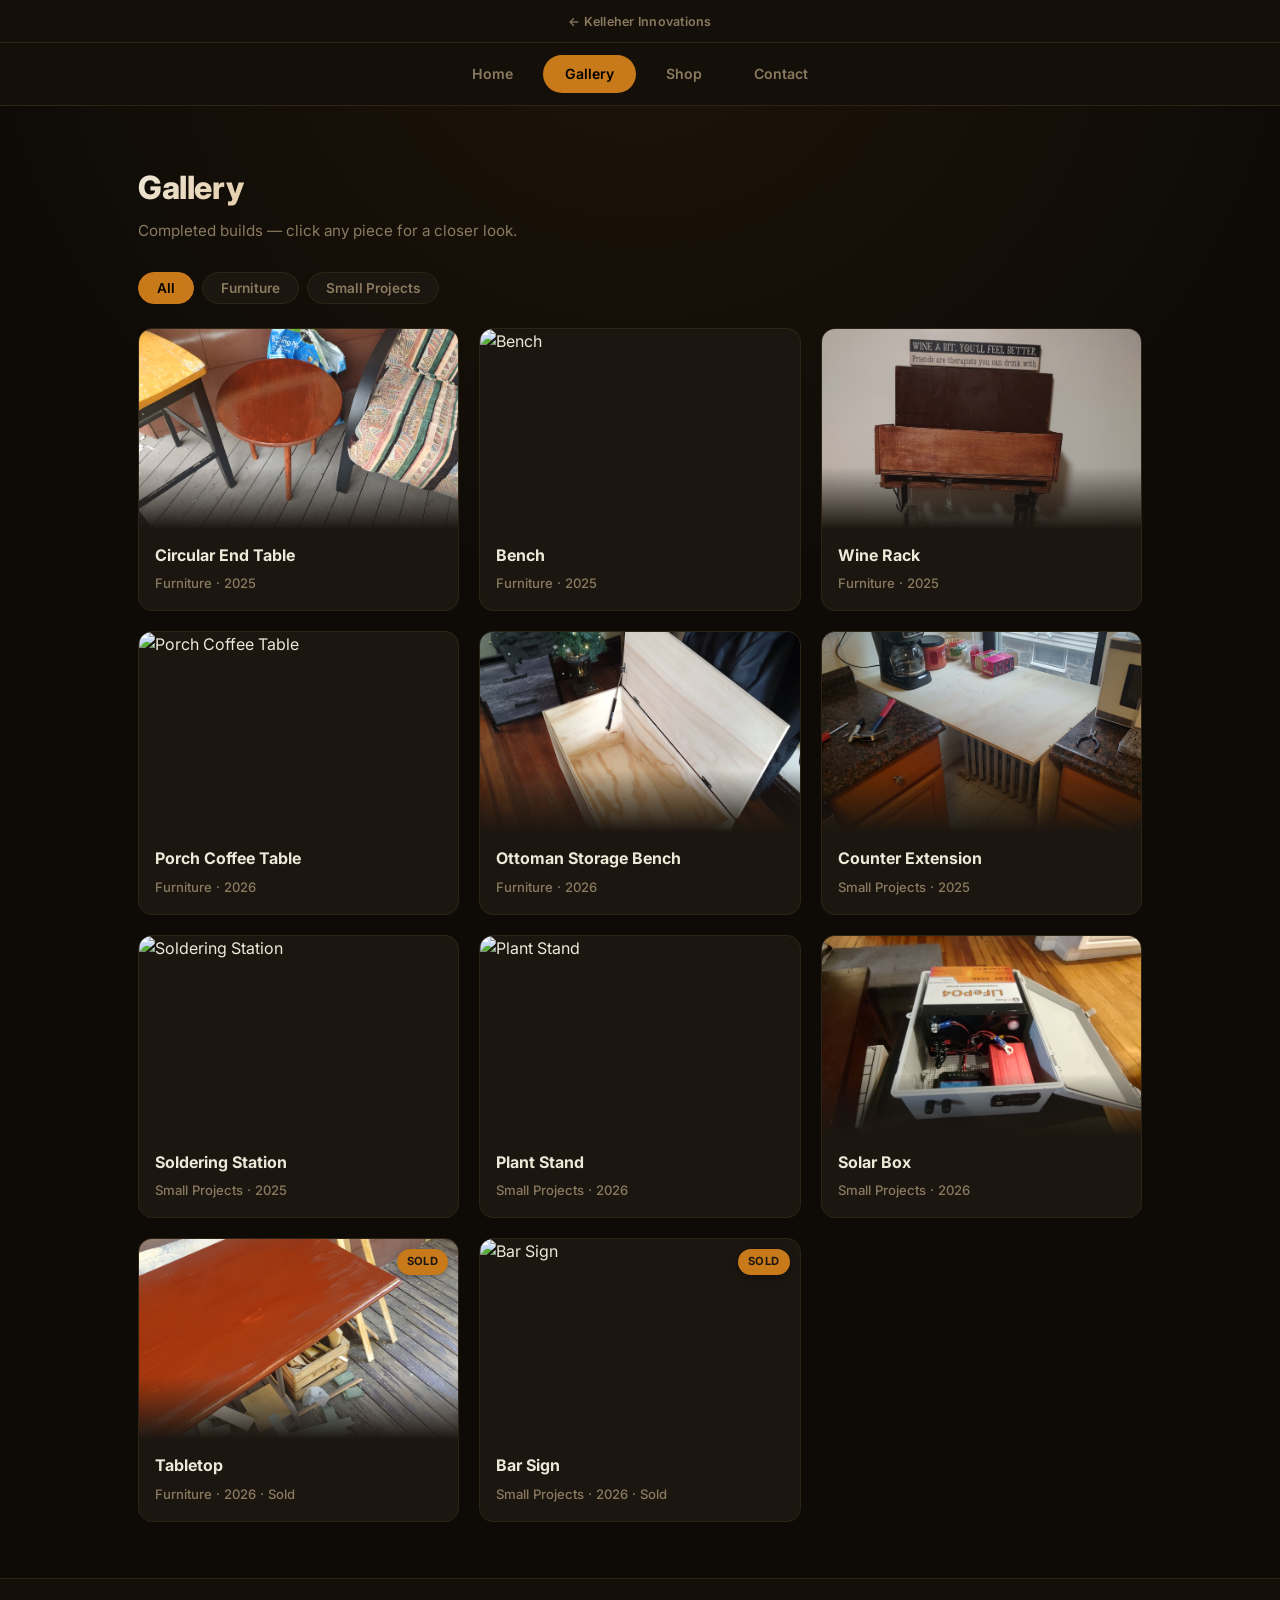
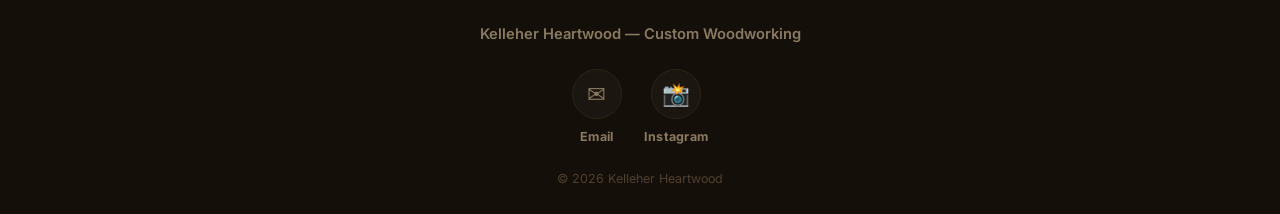
==== gallery.html @ 1bd8fbb8 "Initial Kelleher Heartwood site — moved out of kellinnovations Standalone woodworking site (home, ga" ====
<!doctype html>
<html lang="en">
<head>
  <meta charset="utf-8" />
  <meta name="viewport" content="width=device-width,initial-scale=1" />
  <title>Gallery — Kelleher Heartwood</title>
  <meta name="description" content="Completed custom woodworking builds from Kelleher Heartwood — furniture, signs, and small projects.">
  <link rel="icon" href="images/kelleherheartwood.png">
  <link rel="stylesheet" href="style.css" />
</head>
<body>

  <div class="kb-back-bar">
    <a href="https://kellinnovations.com" target="_blank" rel="noopener">&larr; Kelleher Innovations</a>
  </div>

  <nav class="brand-nav">
    <div class="brand-nav-inner">
      <a href="index.html">Home</a>
      <a href="gallery.html" class="active">Gallery</a>
      <a href="shop.html">Shop</a>
      <a href="index.html#contact">Contact</a>
    </div>
  </nav>

  <main>
    <section class="section">
      <div class="container">
        <div class="section-header">
          <h2>Gallery</h2>
          <p class="subtitle">Completed builds — click any piece for a closer look.</p>
        </div>

        <nav class="controls" style="margin-bottom: 24px;">
          <button class="filter-btn active" data-filter="*">All</button>
          <button class="filter-btn" data-filter="furniture">Furniture</button>
          <button class="filter-btn" data-filter="small-projects">Small Projects</button>
        </nav>

        <div class="gallery">

          <figure class="card card-lower" data-category="furniture" data-caption="Circular End Table">
            <img src="images/endtablecircular.jpg" alt="Circular End Table" loading="lazy">
            <figcaption>
              <h3>Circular End Table</h3>
              <p class="tag">Furniture &middot; 2025</p>
            </figcaption>
          </figure>

          <figure class="card card-lower" data-category="furniture" data-caption="Bench">
            <img src="images/bench.jpg" alt="Bench" loading="lazy">
            <figcaption>
              <h3>Bench</h3>
              <p class="tag">Furniture &middot; 2025</p>
            </figcaption>
          </figure>

          <figure class="card card-lower" data-category="furniture" data-caption="Wine Rack">
            <img src="images/winerack.jpg" alt="Wine Rack" loading="lazy">
            <figcaption>
              <h3>Wine Rack</h3>
              <p class="tag">Furniture &middot; 2025</p>
            </figcaption>
          </figure>

          <figure class="card" data-category="furniture" data-caption="Porch Coffee Table">
            <img src="images/coffeetable.jpg" alt="Porch Coffee Table" loading="lazy">
            <figcaption>
              <h3>Porch Coffee Table</h3>
              <p class="tag">Furniture &middot; 2026</p>
            </figcaption>
          </figure>

          <figure class="card" data-category="furniture" data-caption="Ottoman Storage Bench">
            <img src="images/ottoman.jpg" alt="Ottoman Storage Bench" loading="lazy">
            <figcaption>
              <h3>Ottoman Storage Bench</h3>
              <p class="tag">Furniture &middot; 2026</p>
            </figcaption>
          </figure>

          <figure class="card" data-category="small-projects" data-caption="Counter Extension">
            <img src="images/counterextension.jpg" alt="Counter Extension" loading="lazy">
            <figcaption>
              <h3>Counter Extension</h3>
              <p class="tag">Small Projects &middot; 2025</p>
            </figcaption>
          </figure>

          <figure class="card" data-category="small-projects" data-caption="Reclaimed wood soldering station">
            <img src="images/solderingstation.jpg" alt="Soldering Station" loading="lazy">
            <figcaption>
              <h3>Soldering Station</h3>
              <p class="tag">Small Projects &middot; 2025</p>
            </figcaption>
          </figure>

          <figure class="card" data-category="small-projects" data-caption="Plant Stand">
            <img src="images/plantstand.jpg" alt="Plant Stand" loading="lazy">
            <figcaption>
              <h3>Plant Stand</h3>
              <p class="tag">Small Projects &middot; 2026</p>
            </figcaption>
          </figure>

          <figure class="card" data-category="small-projects" data-caption="Solar Box">
            <img src="images/solarbox.jpg" alt="Solar Box" loading="lazy">
            <figcaption>
              <h3>Solar Box</h3>
              <p class="tag">Small Projects &middot; 2026</p>
            </figcaption>
          </figure>

          <figure class="card" data-category="furniture" data-caption="Tabletop">
            <span class="sold-badge">Sold</span>
            <img src="images/tabletop.jpg" alt="Tabletop" loading="lazy">
            <figcaption>
              <h3>Tabletop</h3>
              <p class="tag">Furniture &middot; 2026 &middot; Sold</p>
            </figcaption>
          </figure>

          <figure class="card" data-category="small-projects" data-caption="Bar Sign">
            <span class="sold-badge">Sold</span>
            <img src="images/barsign.jpg" alt="Bar Sign" loading="lazy">
            <figcaption>
              <h3>Bar Sign</h3>
              <p class="tag">Small Projects &middot; 2026 &middot; Sold</p>
            </figcaption>
          </figure>

        </div>
      </div>
    </section>
  </main>

  <footer>
    <p class="footer-tagline">Kelleher Heartwood — Custom Woodworking</p>
    <div class="footer-socials">
      <a href="mailto:kelleherheartwood@gmail.com" class="footer-social-btn">
        <span class="footer-social-icon">✉️</span>
        <span>Email</span>
      </a>
      <!-- Swap in your real Instagram handle when ready -->
      <a href="https://instagram.com/YOUR_INSTAGRAM_HANDLE" target="_blank" rel="noopener" class="footer-social-btn">
        <span class="footer-social-icon">📸</span>
        <span>Instagram</span>
      </a>
    </div>
    <p class="footer-copy">&copy; 2026 Kelleher Heartwood</p>
  </footer>

  <!-- Lightbox Modal -->
  <div id="lightbox" class="lightbox" aria-hidden="true" role="dialog" aria-label="Image preview">
    <button id="lbClose" class="lb-close" aria-label="Close">&#x2715;</button>
    <button id="lbPrev" class="lb-nav lb-prev" aria-label="Previous">&#9664;</button>
    <div class="lb-stage">
      <img id="lbImage" src="" alt="">
      <div id="lbCaption" class="lb-caption"></div>
    </div>
    <button id="lbNext" class="lb-nav lb-next" aria-label="Next">&#9654;</button>
  </div>

<script>
/* ----- FILTERING ----- */
const filterBtns = document.querySelectorAll('.filter-btn');
const cards = document.querySelectorAll('.card');

filterBtns.forEach(btn => {
  btn.addEventListener('click', () => {
    filterBtns.forEach(b => b.classList.remove('active'));
    btn.classList.add('active');
    const filter = btn.getAttribute('data-filter');
    cards.forEach(card => {
      card.style.display = (filter === '*' || card.dataset.category === filter) ? '' : 'none';
    });
  });
});

/* ----- LIGHTBOX ----- */
const lightbox = document.getElementById('lightbox');
const lbImage  = document.getElementById('lbImage');
const lbCaption = document.getElementById('lbCaption');
const lbClose  = document.getElementById('lbClose');
const lbPrev   = document.getElementById('lbPrev');
const lbNext   = document.getElementById('lbNext');

let visibleIndex = -1;
let visibleCards = Array.from(cards);

function openLightbox(index) {
  visibleIndex = index;
  const card = visibleCards[visibleIndex];
  const img = card.querySelector('img');
  lbImage.src = img.src;
  lbImage.alt = img.alt || '';
  lbCaption.textContent = card.dataset.caption || card.querySelector('figcaption h3')?.textContent || '';
  lightbox.setAttribute('aria-hidden', 'false');
  lightbox.classList.add('open');
  document.body.style.overflow = 'hidden';
}

function closeLightbox() {
  lightbox.setAttribute('aria-hidden', 'true');
  lightbox.classList.remove('open');
  lbImage.src = '';
  document.body.style.overflow = '';
}

function updateVisibleCards() {
  visibleCards = Array.from(document.querySelectorAll('.card')).filter(c => c.style.display !== 'none');
}

cards.forEach(card => {
  card.addEventListener('click', () => {
    updateVisibleCards();
    openLightbox(visibleCards.indexOf(card));
  });
});

lbClose.addEventListener('click', closeLightbox);
lightbox.addEventListener('click', e => { if (e.target === lightbox) closeLightbox(); });
lbPrev.addEventListener('click', () => { if (visibleIndex > 0) openLightbox(visibleIndex - 1); });
lbNext.addEventListener('click', () => { if (visibleIndex < visibleCards.length - 1) openLightbox(visibleIndex + 1); });

document.addEventListener('keydown', e => {
  if (!lightbox.classList.contains('open')) return;
  if (e.key === 'Escape') closeLightbox();
  if (e.key === 'ArrowLeft') lbPrev.click();
  if (e.key === 'ArrowRight') lbNext.click();
});
</script>
</body>
</html>
---- style.css ----
@import url('https://fonts.googleapis.com/css2?family=Inter:wght@400;500;600;700;800&display=swap');

/* ── Design tokens ── */
:root {
  --bg:        #0e0b07;
  --bg2:       #141009;
  --surface:   #1c1610;
  --surface2:  #241e14;
  --border:    #2e2416;
  --accent:    #c8791a;
  --accent-lt: #e09620;
  --text:      #eee8d8;
  --muted:     #8a7a60;
  --dim:       #504030;
  --radius:    12px;
}

/* ── Reset ── */
*, *::before, *::after { box-sizing: border-box; margin: 0; padding: 0; }
html { scroll-behavior: smooth; }
img  { max-width: 100%; height: auto; display: block; }

body {
  font-family: 'Inter', system-ui, -apple-system, sans-serif;
  background: var(--bg);
  background-image: radial-gradient(ellipse 80% 50% at 50% 0%, #1e1408 0%, #0e0b07 65%);
  color: var(--text);
  line-height: 1.6;
  min-height: 100vh;
  -webkit-font-smoothing: antialiased;
}

.container {
  max-width: 1100px;
  margin: 0 auto;
  padding: 0 clamp(16px, 5vw, 48px);
}

.subtitle {
  font-size: 0.95rem;
  color: var(--muted);
  margin-bottom: 22px;
}

/* Any plain inline text link inside body copy (not a styled button) — this is
   the fix for links rendering as default browser blue/purple: every link
   needs to land in a rule somewhere, this is the catch-all for prose links. */
.subtitle a, .about-text a, .contact-note a, p a {
  color: var(--accent);
  text-decoration: underline;
  text-underline-offset: 2px;
}
.subtitle a:hover, .about-text a:hover, .contact-note a:hover, p a:hover {
  color: var(--accent-lt);
}

/* ══════════════════════════════════════
   BACK-TO-KELLINNOVATIONS BAR (small strip above the brand nav —
   Kelleher Heartwood is its own site now, this is just a quiet breadcrumb
   back to the parent site, not a full nav of pages that live elsewhere)
══════════════════════════════════════ */
.kb-back-bar {
  background: var(--bg2);
  border-bottom: 1px solid var(--border);
  text-align: center;
  padding: 8px clamp(16px, 5vw, 48px);
}

.kb-back-bar a {
  color: var(--muted);
  text-decoration: none;
  font-size: 0.78rem;
  font-weight: 600;
  letter-spacing: 0.02em;
  transition: color 0.2s ease;
}

.kb-back-bar a:hover {
  color: var(--accent);
}

/* ══════════════════════════════════════
   BRAND SUB-NAV (Home / Gallery / Shop — the Kelleher Heartwood site nav)
══════════════════════════════════════ */
.brand-nav {
  background: var(--bg2);
  border-bottom: 1px solid var(--border);
}

.brand-nav-inner {
  max-width: 1100px;
  margin: 0 auto;
  display: flex;
  align-items: center;
  justify-content: center;
  gap: 8px;
  padding: 12px clamp(16px, 5vw, 48px);
  flex-wrap: wrap;
}

.brand-nav-inner a {
  padding: 8px 22px;
  border-radius: 20px;
  text-decoration: none;
  color: var(--muted);
  font-size: 0.88rem;
  font-weight: 600;
  transition: all 0.2s ease;
}

.brand-nav-inner a:hover {
  color: var(--accent);
  background: rgba(200, 121, 26, 0.1);
}

.brand-nav-inner a.active {
  color: #000;
  background: var(--accent);
}

/* ══════════════════════════════════════
   BRAND HERO (logo + tagline + primary CTA)
══════════════════════════════════════ */
.brand-hero {
  padding: 60px 0 48px;
  text-align: center;
  background: radial-gradient(ellipse 70% 60% at 50% 0%, rgba(200, 121, 26, 0.12) 0%, transparent 70%);
  border-bottom: 1px solid var(--border);
}

.brand-logo {
  width: 100%;
  max-width: 190px;
  margin: 0 auto 20px;
  border-radius: 50%;
  box-shadow: 0 20px 60px rgba(0, 0, 0, 0.55), 0 0 0 1px var(--border);
}

.brand-tagline {
  max-width: 560px;
  margin: 0 auto 28px;
  font-size: 1.05rem;
  color: var(--muted);
  line-height: 1.65;
}

.hero-ctas {
  display: flex;
  gap: 14px;
  justify-content: center;
  flex-wrap: wrap;
}

/* ── Buttons ── */
.btn-primary {
  display: inline-flex;
  align-items: center;
  gap: 8px;
  background: linear-gradient(135deg, var(--accent) 0%, var(--accent-lt) 100%);
  color: #1a1206;
  padding: 14px 34px;
  border-radius: 30px;
  text-decoration: none;
  font-weight: 800;
  font-size: 0.98rem;
  letter-spacing: 0.2px;
  border: none;
  cursor: pointer;
  font-family: inherit;
  box-shadow: 0 10px 30px rgba(200, 121, 26, 0.35);
  transition: transform 0.2s ease, box-shadow 0.2s ease, background 0.2s ease;
}

.btn-primary:hover {
  transform: translateY(-2px);
  box-shadow: 0 16px 42px rgba(200, 121, 26, 0.5);
}

.btn-secondary {
  display: inline-flex;
  align-items: center;
  gap: 8px;
  background: var(--surface);
  color: var(--text);
  border: 1.5px solid var(--border);
  padding: 12.5px 30px;
  border-radius: 30px;
  text-decoration: none;
  font-weight: 700;
  font-size: 0.95rem;
  font-family: inherit;
  cursor: pointer;
  transition: all 0.2s ease;
}

.btn-secondary:hover {
  border-color: var(--accent);
  color: var(--accent);
  transform: translateY(-2px);
  background: rgba(200, 121, 26, 0.08);
}

/* ══════════════════════════════════════
   SECTIONS (shared header treatment)
══════════════════════════════════════ */
.section {
  padding: 56px 0;
  border-bottom: 1px solid var(--border);
}

.section:last-of-type {
  border-bottom: none;
}

.section-header {
  margin-bottom: 28px;
}

.section-header.centered {
  text-align: center;
  max-width: 640px;
  margin-left: auto;
  margin-right: auto;
}

.section-header h2 {
  font-size: clamp(1.5rem, 3.2vw, 2rem);
  font-weight: 800;
  background: linear-gradient(135deg, var(--text) 0%, var(--accent) 60%, #d4a060 100%);
  -webkit-background-clip: text;
  -webkit-text-fill-color: transparent;
  background-clip: text;
  letter-spacing: -0.4px;
  margin-bottom: 6px;
}

/* ── Filter controls ── */
.controls {
  display: flex;
  gap: 8px;
  flex-wrap: wrap;
}

.filter-btn {
  border: 1px solid var(--border);
  background: var(--surface);
  color: var(--muted);
  padding: 7px 18px;
  border-radius: 20px;
  cursor: pointer;
  font-size: 0.85rem;
  font-weight: 600;
  font-family: inherit;
  transition: all 0.2s ease;
}

.filter-btn:hover {
  border-color: var(--accent);
  color: var(--accent);
  background: rgba(200, 121, 26, 0.08);
}

.filter-btn.active {
  background: var(--accent);
  border-color: var(--accent);
  color: #000;
}

/* ══════════════════════════════════════
   ABOUT (home page)
══════════════════════════════════════ */
.about-grid {
  display: grid;
  grid-template-columns: 1.1fr 0.9fr;
  gap: 48px;
  align-items: center;
}

.about-text p {
  color: var(--muted);
  font-size: 0.98rem;
  line-height: 1.75;
  margin-bottom: 14px;
}

.about-photo img {
  border-radius: 14px;
  border: 1px solid var(--border);
  box-shadow: 0 20px 50px rgba(0, 0, 0, 0.4);
}

@media (max-width: 800px) {
  .about-grid { grid-template-columns: 1fr; }
}

/* ══════════════════════════════════════
   CAROUSEL (home page showcase)
══════════════════════════════════════ */
.carousel {
  position: relative;
  max-width: 860px;
  margin: 0 auto;
  border-radius: 16px;
  overflow: hidden;
  border: 1px solid var(--border);
  box-shadow: 0 20px 50px rgba(0, 0, 0, 0.45);
}

.carousel-track {
  position: relative;
  height: 420px;
  background: var(--surface);
}

.carousel-slide {
  position: absolute;
  inset: 0;
  opacity: 0;
  transition: opacity 0.6s ease;
  pointer-events: none;
}

.carousel-slide.active {
  opacity: 1;
  pointer-events: auto;
}

.carousel-slide img {
  width: 100%;
  height: 100%;
  object-fit: cover;
}

.carousel-caption {
  position: absolute;
  left: 0; right: 0; bottom: 0;
  padding: 20px 24px;
  background: linear-gradient(to top, rgba(0, 0, 0, 0.88), transparent);
  color: var(--text);
  font-weight: 700;
  font-size: 1.02rem;
}

.carousel-dots {
  position: absolute;
  bottom: 14px;
  left: 50%;
  transform: translateX(-50%);
  display: flex;
  gap: 8px;
  z-index: 5;
}

.carousel-dots button {
  width: 9px;
  height: 9px;
  border-radius: 50%;
  background: rgba(255, 255, 255, 0.4);
  border: none;
  cursor: pointer;
  padding: 0;
  transition: background 0.2s ease, transform 0.2s ease;
}

.carousel-dots button.active {
  background: var(--accent);
  transform: scale(1.2);
}

.carousel-arrow {
  position: absolute;
  top: 50%;
  transform: translateY(-50%);
  background: rgba(0, 0, 0, 0.4);
  border: 1px solid rgba(255, 255, 255, 0.2);
  color: white;
  width: 38px;
  height: 38px;
  border-radius: 50%;
  cursor: pointer;
  z-index: 5;
  display: flex;
  align-items: center;
  justify-content: center;
  font-size: 1rem;
  transition: background 0.2s ease;
}

.carousel-arrow:hover {
  background: rgba(200, 121, 26, 0.7);
}

.carousel-arrow.prev { left: 14px; }
.carousel-arrow.next { right: 14px; }

@media (max-width: 600px) {
  .carousel-track { height: 260px; }
}

/* ══════════════════════════════════════
   MAIN + GALLERY
══════════════════════════════════════ */
main {
  padding: 0;
}

.gallery {
  display: grid;
  grid-template-columns: repeat(auto-fill, minmax(240px, 1fr));
  gap: 20px;
  margin-top: 0;
}

/* ── Card ── */
.card {
  position: relative;
  background: var(--surface);
  border-radius: 14px;
  overflow: hidden;
  cursor: pointer;
  border: 1px solid var(--border);
  display: flex;
  flex-direction: column;
  transition: transform 0.28s ease, border-color 0.28s ease, box-shadow 0.28s ease;
}

/* Top shimmer bar on hover */
.card::before {
  content: '';
  position: absolute;
  top: 0; left: 0; right: 0;
  height: 2px;
  background: linear-gradient(90deg, transparent 0%, var(--accent) 50%, var(--accent-lt) 100%);
  opacity: 0;
  transition: opacity 0.3s ease;
  z-index: 2;
}

/* Gradient fade from image into card body */
.card::after {
  content: '';
  position: absolute;
  left: 0; right: 0;
  top: 138px;
  height: 62px;
  background: linear-gradient(to bottom, transparent, var(--surface));
  pointer-events: none;
  z-index: 1;
}

.card:hover {
  transform: translateY(-6px);
  border-color: rgba(200, 121, 26, 0.55);
  box-shadow: 0 20px 48px rgba(200, 121, 26, 0.14), 0 6px 18px rgba(0, 0, 0, 0.45);
}

.card:hover::before {
  opacity: 1;
}

.card img {
  width: 100%;
  height: 200px;
  object-fit: cover;
  display: block;
  transition: transform 0.4s ease;
}

/* Cards where the subject sits lower in the image */
.card-lower img {
  object-position: center 25%;
}

.card:hover img {
  transform: scale(1.06);
}

.card figcaption {
  padding: 14px 16px 16px;
}

.card h3 {
  margin: 0 0 5px;
  color: var(--text);
  font-size: 1rem;
  font-weight: 700;
  transition: color 0.25s ease;
}

.card:hover h3 {
  color: var(--accent);
}

.tag {
  color: var(--muted);
  font-size: 0.82rem;
  font-weight: 500;
}

/* Badge for pieces that were sold/commissioned, overlaid on the image */
.sold-badge {
  position: absolute;
  top: 10px;
  right: 10px;
  z-index: 3;
  background: var(--accent);
  color: var(--surface);
  font-size: 0.7rem;
  font-weight: 700;
  letter-spacing: 0.04em;
  text-transform: uppercase;
  padding: 4px 10px;
  border-radius: 999px;
  box-shadow: 0 2px 8px rgba(0, 0, 0, 0.35);
}

/* ══════════════════════════════════════
   SHOP
══════════════════════════════════════ */
.shop-grid {
  display: grid;
  grid-template-columns: repeat(auto-fill, minmax(240px, 1fr));
  gap: 20px;
}

.shop-card {
  position: relative;
  background: var(--surface);
  border: 1px solid var(--border);
  border-radius: 14px;
  overflow: hidden;
  display: flex;
  flex-direction: column;
  transition: transform 0.28s ease, border-color 0.28s ease, box-shadow 0.28s ease;
}

.shop-card:hover {
  transform: translateY(-6px);
  border-color: rgba(200, 121, 26, 0.55);
  box-shadow: 0 20px 48px rgba(200, 121, 26, 0.14), 0 6px 18px rgba(0, 0, 0, 0.45);
}

.shop-card img {
  width: 100%;
  height: 200px;
  object-fit: cover;
}

.shop-card-body {
  padding: 16px 18px 18px;
  display: flex;
  flex-direction: column;
  flex: 1;
}

.shop-card h3 {
  font-size: 1.02rem;
  font-weight: 700;
  color: var(--text);
  margin-bottom: 4px;
}

.shop-price {
  color: var(--accent);
  font-weight: 700;
  font-size: 0.92rem;
  margin-bottom: 8px;
}

.shop-desc {
  color: var(--muted);
  font-size: 0.85rem;
  line-height: 1.55;
  flex: 1;
}

.shop-cta-row {
  text-align: center;
  margin: 32px 0 8px;
}

.shop-note {
  margin-top: 26px;
  color: var(--muted);
  font-size: 0.88rem;
  text-align: center;
}

/* ══════════════════════════════════════
   CONTACT — single centered card, not a split layout
══════════════════════════════════════ */
.contact-card {
  max-width: 620px;
  margin: 0 auto;
  background: var(--surface);
  border: 1px solid var(--border);
  border-radius: 16px;
  padding: 36px clamp(20px, 5vw, 40px) 32px;
  box-shadow: 0 20px 50px rgba(0, 0, 0, 0.35);
}

.contact-form {
  display: flex;
  flex-direction: column;
  gap: 16px;
}

.form-row {
  display: grid;
  grid-template-columns: 1fr 1fr;
  gap: 16px;
}

.form-field {
  display: flex;
  flex-direction: column;
  gap: 6px;
}

.form-field label {
  font-size: 0.78rem;
  font-weight: 700;
  text-transform: uppercase;
  letter-spacing: 0.06em;
  color: var(--muted);
}

.form-field input,
.form-field textarea {
  background: var(--bg2);
  border: 1px solid var(--border);
  border-radius: 8px;
  padding: 11px 13px;
  color: var(--text);
  font-family: inherit;
  font-size: 0.92rem;
  resize: vertical;
  width: 100%;
}

.form-field input:focus,
.form-field textarea:focus {
  outline: none;
  border-color: var(--accent);
  box-shadow: 0 0 0 3px rgba(200, 121, 26, 0.18);
}

.contact-form .submit-btn {
  background: linear-gradient(135deg, var(--accent) 0%, var(--accent-lt) 100%);
  color: #1a1206;
  border: none;
  padding: 13px 30px;
  border-radius: 30px;
  font-weight: 800;
  font-size: 0.95rem;
  font-family: inherit;
  cursor: pointer;
  align-self: center;
  transition: all 0.2s ease;
  box-shadow: 0 10px 26px rgba(200, 121, 26, 0.3);
}

.contact-form .submit-btn:hover {
  transform: translateY(-2px);
  box-shadow: 0 14px 34px rgba(200, 121, 26, 0.42);
}

.contact-form .submit-btn:disabled {
  opacity: 0.6;
  cursor: default;
  transform: none;
}

.form-msg {
  font-size: 0.88rem;
  min-height: 1.2em;
  text-align: center;
}

.form-msg.ok  { color: #7fd97f; }
.form-msg.err { color: #e88; }

.contact-divider {
  display: flex;
  align-items: center;
  gap: 14px;
  margin: 28px 0 18px;
  color: var(--dim);
  font-size: 0.72rem;
  font-weight: 700;
  text-transform: uppercase;
  letter-spacing: 0.1em;
}

.contact-divider::before,
.contact-divider::after {
  content: '';
  flex: 1;
  height: 1px;
  background: var(--border);
}

.contact-email-row {
  text-align: center;
}

.direct-email {
  display: inline-block;
  color: var(--accent);
  font-size: 1.05rem;
  font-weight: 700;
  text-decoration: none;
}

.direct-email:hover { color: var(--accent-lt); }

.contact-note {
  color: var(--muted);
  font-size: 0.85rem;
  line-height: 1.6;
  text-align: center;
  margin-top: 8px;
}

@media (max-width: 560px) {
  .form-row { grid-template-columns: 1fr; }
}

/* ══════════════════════════════════════
   LIGHTBOX
══════════════════════════════════════ */
.lightbox {
  position: fixed;
  inset: 0;
  display: grid;
  place-items: center;
  background: rgba(0, 0, 0, 0.9);
  backdrop-filter: blur(6px);
  -webkit-backdrop-filter: blur(6px);
  z-index: 9999;
  opacity: 0;
  pointer-events: none;
  transition: opacity 0.2s ease;
}

.lightbox.open { opacity: 1; pointer-events: auto; }

.lb-stage {
  max-width: 92vw;
  max-height: 86vh;
  position: relative;
}

.lb-stage img {
  max-width: 100%;
  max-height: 80vh;
  display: block;
  margin: 0 auto;
  border-radius: 10px;
  box-shadow: 0 24px 60px rgba(0, 0, 0, 0.85);
}

.lb-caption {
  text-align: center;
  margin-top: 10px;
  font-size: 0.92rem;
  color: var(--muted);
}

.lb-close, .lb-nav {
  position: absolute;
  background: rgba(200, 121, 26, 0.15);
  border: 1px solid rgba(200, 121, 26, 0.3);
  color: var(--text);
  padding: 8px 12px;
  border-radius: 8px;
  cursor: pointer;
  font-size: 0.9rem;
  transition: background 0.2s;
}

.lb-close:hover, .lb-nav:hover {
  background: rgba(200, 121, 26, 0.3);
}

.lb-close { top: 18px; right: 18px; z-index: 10001; font-weight: 700; }
.lb-nav   { top: 50%; transform: translateY(-50%); }
.lb-prev  { left: 14px; }
.lb-next  { right: 14px; }

/* ══════════════════════════════════════
   FOOTER
══════════════════════════════════════ */
footer {
  background: var(--bg2);
  border-top: 1px solid var(--border);
  padding: 44px clamp(16px, 5vw, 48px) 26px;
  text-align: center;
  color: var(--dim);
}

.footer-tagline {
  font-size: 0.92rem;
  color: var(--muted);
  font-weight: 600;
  margin-bottom: 22px;
}

/* Fun icon-badge social buttons — round icon + label, lifts and glows on
   hover instead of sitting there as flat underlined text */
.footer-socials {
  display: flex;
  justify-content: center;
  gap: 22px;
  margin: 0 0 22px;
  flex-wrap: wrap;
}

.footer-social-btn {
  display: flex;
  flex-direction: column;
  align-items: center;
  gap: 8px;
  text-decoration: none;
  color: var(--muted);
  font-size: 0.78rem;
  font-weight: 700;
  letter-spacing: 0.02em;
  transition: color 0.25s ease;
}

.footer-social-icon {
  width: 50px;
  height: 50px;
  border-radius: 50%;
  display: flex;
  align-items: center;
  justify-content: center;
  background: var(--surface);
  border: 1px solid var(--border);
  font-size: 1.4rem;
  transition: all 0.25s ease;
}

.footer-social-btn:hover {
  color: var(--accent);
}

.footer-social-btn:hover .footer-social-icon {
  border-color: var(--accent);
  transform: translateY(-4px) scale(1.05);
  box-shadow: 0 12px 28px rgba(200, 121, 26, 0.3);
  background: rgba(200, 121, 26, 0.1);
}

.footer-copy {
  font-size: 0.78rem;
  color: var(--dim);
}

/* ── Mobile ── */
@media (max-width: 600px) {
  .card img { height: 160px; }
  .shop-card img { height: 160px; }
  .controls { flex-wrap: nowrap; overflow-x: auto; padding-bottom: 8px; }
  .brand-logo { max-width: 160px; }
}
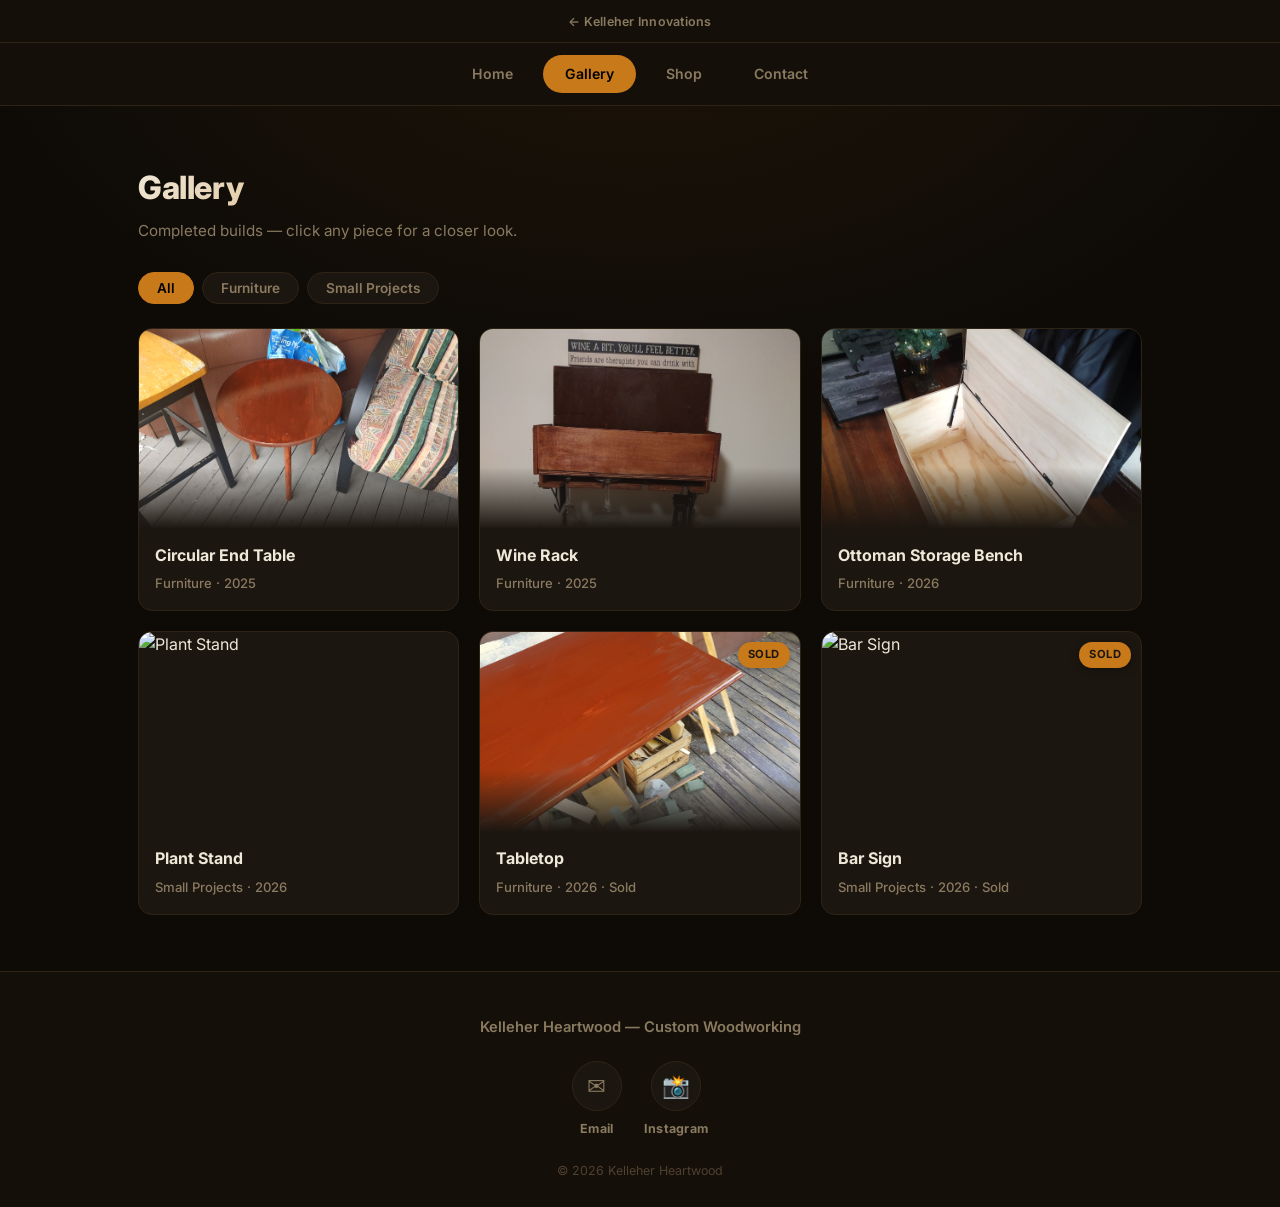
==== commit 61c248d9: "Trim gallery to curated pieces, add placeholder about photo Removed Bench, Porch Coffee Table, Count" ====
--- a/gallery.html
+++ b/gallery.html
@@ -47,27 +47,11 @@
             </figcaption>
           </figure>
 
-          <figure class="card card-lower" data-category="furniture" data-caption="Bench">
-            <img src="images/bench.jpg" alt="Bench" loading="lazy">
-            <figcaption>
-              <h3>Bench</h3>
-              <p class="tag">Furniture &middot; 2025</p>
-            </figcaption>
-          </figure>
-
           <figure class="card card-lower" data-category="furniture" data-caption="Wine Rack">
             <img src="images/winerack.jpg" alt="Wine Rack" loading="lazy">
             <figcaption>
               <h3>Wine Rack</h3>
               <p class="tag">Furniture &middot; 2025</p>
-            </figcaption>
-          </figure>
-
-          <figure class="card" data-category="furniture" data-caption="Porch Coffee Table">
-            <img src="images/coffeetable.jpg" alt="Porch Coffee Table" loading="lazy">
-            <figcaption>
-              <h3>Porch Coffee Table</h3>
-              <p class="tag">Furniture &middot; 2026</p>
             </figcaption>
           </figure>
 
@@ -79,34 +63,10 @@
             </figcaption>
           </figure>
 
-          <figure class="card" data-category="small-projects" data-caption="Counter Extension">
-            <img src="images/counterextension.jpg" alt="Counter Extension" loading="lazy">
-            <figcaption>
-              <h3>Counter Extension</h3>
-              <p class="tag">Small Projects &middot; 2025</p>
-            </figcaption>
-          </figure>
-
-          <figure class="card" data-category="small-projects" data-caption="Reclaimed wood soldering station">
-            <img src="images/solderingstation.jpg" alt="Soldering Station" loading="lazy">
-            <figcaption>
-              <h3>Soldering Station</h3>
-              <p class="tag">Small Projects &middot; 2025</p>
-            </figcaption>
-          </figure>
-
           <figure class="card" data-category="small-projects" data-caption="Plant Stand">
             <img src="images/plantstand.jpg" alt="Plant Stand" loading="lazy">
             <figcaption>
               <h3>Plant Stand</h3>
-              <p class="tag">Small Projects &middot; 2026</p>
-            </figcaption>
-          </figure>
-
-          <figure class="card" data-category="small-projects" data-caption="Solar Box">
-            <img src="images/solarbox.jpg" alt="Solar Box" loading="lazy">
-            <figcaption>
-              <h3>Solar Box</h3>
               <p class="tag">Small Projects &middot; 2026</p>
             </figcaption>
           </figure>
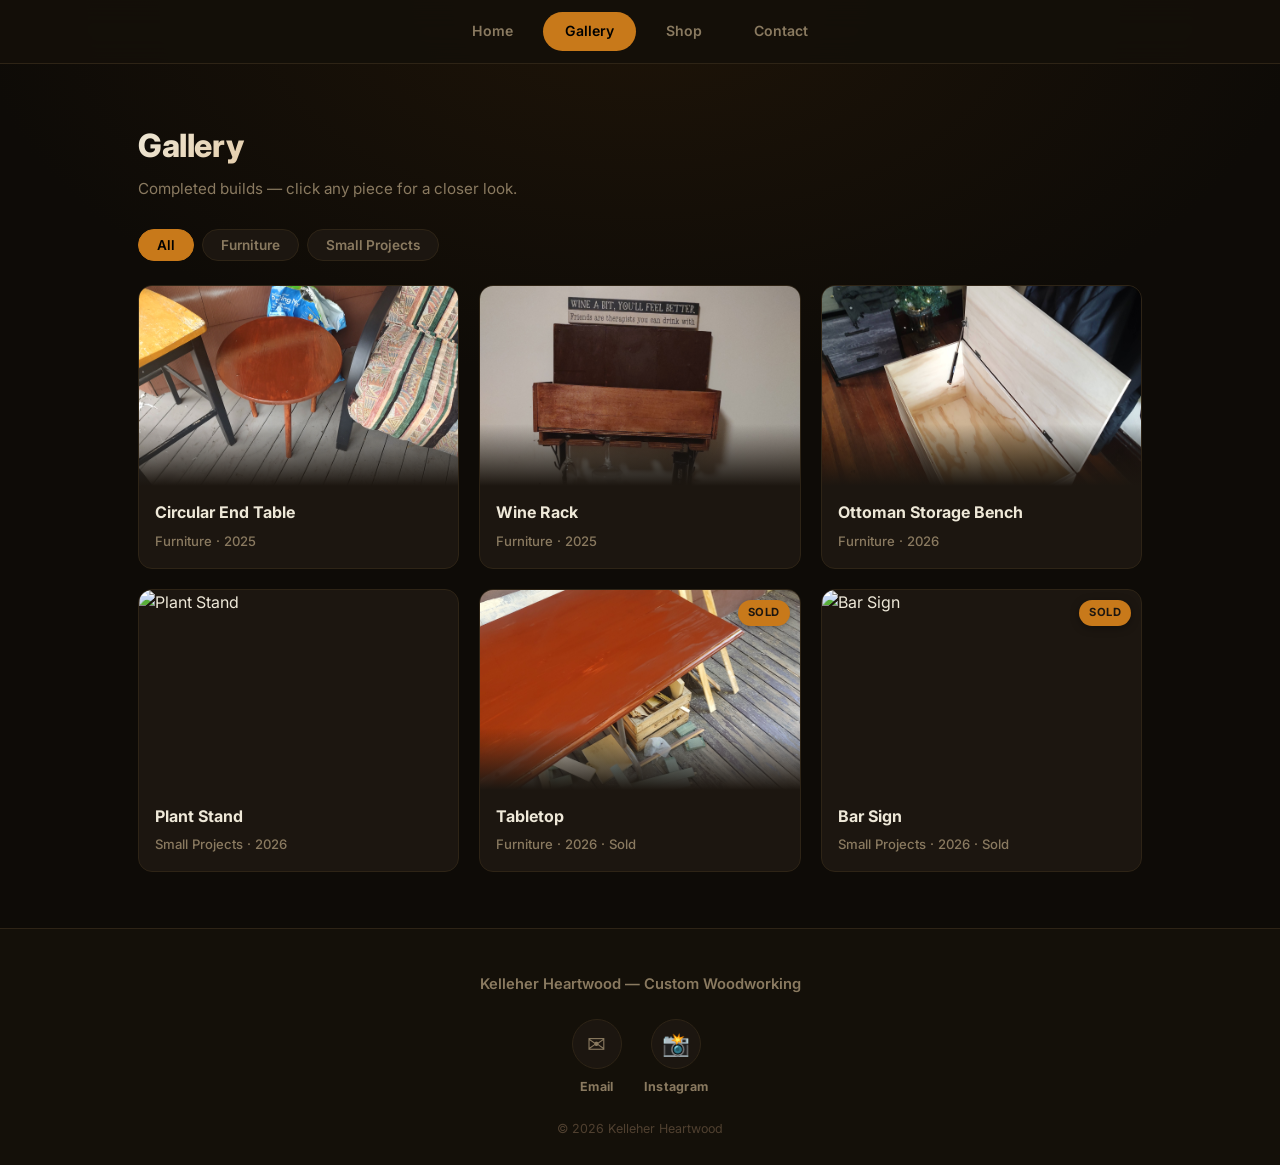
==== commit 95e52008: "Remove kellinnovations back-link, make brand nav sticky Dropped the small breadcrumb bar back to kel" ====
--- a/gallery.html
+++ b/gallery.html
@@ -9,10 +9,6 @@
   <link rel="stylesheet" href="style.css" />
 </head>
 <body>
-
-  <div class="kb-back-bar">
-    <a href="https://kellinnovations.com" target="_blank" rel="noopener">&larr; Kelleher Innovations</a>
-  </div>
 
   <nav class="brand-nav">
     <div class="brand-nav-inner">
--- a/style.css
+++ b/style.css
@@ -55,36 +55,16 @@
 }
 
 /* ══════════════════════════════════════
-   BACK-TO-KELLINNOVATIONS BAR (small strip above the brand nav —
-   Kelleher Heartwood is its own site now, this is just a quiet breadcrumb
-   back to the parent site, not a full nav of pages that live elsewhere)
-══════════════════════════════════════ */
-.kb-back-bar {
-  background: var(--bg2);
+   BRAND SUB-NAV (Home / Gallery / Shop — the Kelleher Heartwood site nav)
+══════════════════════════════════════ */
+.brand-nav {
+  background: rgba(20, 16, 9, 0.92);
+  backdrop-filter: blur(14px);
+  -webkit-backdrop-filter: blur(14px);
   border-bottom: 1px solid var(--border);
-  text-align: center;
-  padding: 8px clamp(16px, 5vw, 48px);
-}
-
-.kb-back-bar a {
-  color: var(--muted);
-  text-decoration: none;
-  font-size: 0.78rem;
-  font-weight: 600;
-  letter-spacing: 0.02em;
-  transition: color 0.2s ease;
-}
-
-.kb-back-bar a:hover {
-  color: var(--accent);
-}
-
-/* ══════════════════════════════════════
-   BRAND SUB-NAV (Home / Gallery / Shop — the Kelleher Heartwood site nav)
-══════════════════════════════════════ */
-.brand-nav {
-  background: var(--bg2);
-  border-bottom: 1px solid var(--border);
+  position: sticky;
+  top: 0;
+  z-index: 100;
 }
 
 .brand-nav-inner {
@@ -574,16 +554,59 @@
   flex: 1;
 }
 
-.shop-cta-row {
+.buy-now-btn {
+  align-self: flex-start;
+  margin-top: 14px;
+  padding: 10px 22px;
+  font-size: 0.88rem;
+}
+
+/* Stand-in for a shop-card image when a product hasn't been photographed yet */
+.shop-card-placeholder {
+  width: 100%;
+  height: 200px;
+  display: flex;
+  flex-direction: column;
+  align-items: center;
+  justify-content: center;
+  gap: 8px;
+  background: var(--surface2);
+  color: var(--muted);
+}
+
+.placeholder-icon {
+  font-size: 2.6rem;
+}
+
+.placeholder-label {
+  font-size: 0.78rem;
+  font-weight: 600;
+}
+
+/* Callout pointing custom-work inquiries at the homepage contact form */
+.custom-callout {
+  max-width: 620px;
+  margin: 48px auto 0;
   text-align: center;
-  margin: 32px 0 8px;
-}
-
-.shop-note {
-  margin-top: 26px;
-  color: var(--muted);
-  font-size: 0.88rem;
-  text-align: center;
+  background: var(--surface);
+  border: 1px solid var(--border);
+  border-radius: 16px;
+  padding: 32px clamp(20px, 5vw, 40px);
+  box-shadow: 0 20px 50px rgba(0, 0, 0, 0.3);
+}
+
+.custom-callout h3 {
+  font-size: 1.3rem;
+  font-weight: 800;
+  color: var(--text);
+  margin-bottom: 10px;
+}
+
+.custom-callout p {
+  color: var(--muted);
+  font-size: 0.95rem;
+  line-height: 1.7;
+  margin-bottom: 20px;
 }
 
 /* ══════════════════════════════════════
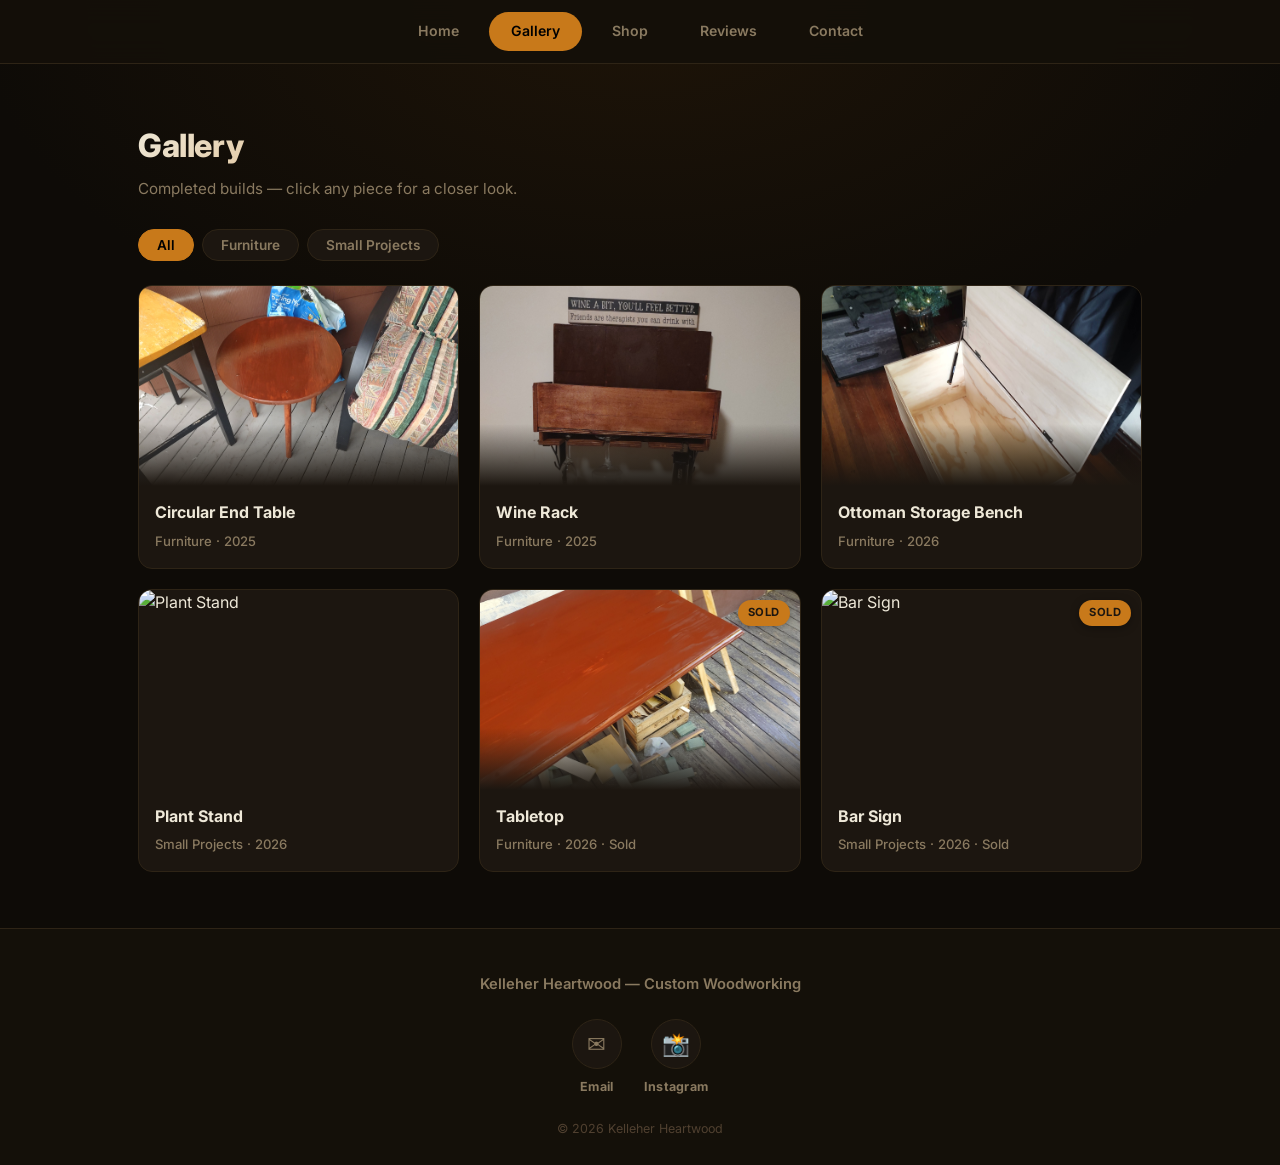
==== commit 574f22b2: "Add Reviews section with static display + Formspree submission New "What People Are Saying" section " ====
--- a/gallery.html
+++ b/gallery.html
@@ -15,6 +15,7 @@
       <a href="index.html">Home</a>
       <a href="gallery.html" class="active">Gallery</a>
       <a href="shop.html">Shop</a>
+      <a href="index.html#reviews">Reviews</a>
       <a href="index.html#contact">Contact</a>
     </div>
   </nav>
--- a/style.css
+++ b/style.css
@@ -610,6 +610,78 @@
 }
 
 /* ══════════════════════════════════════
+   REVIEWS
+══════════════════════════════════════ */
+.reviews-grid {
+  display: grid;
+  grid-template-columns: repeat(auto-fit, minmax(260px, 1fr));
+  gap: 20px;
+  margin-bottom: 40px;
+}
+
+.review-card {
+  background: var(--surface);
+  border: 1px solid var(--border);
+  border-radius: 14px;
+  padding: 24px;
+  transition: transform 0.25s ease, border-color 0.25s ease;
+}
+
+.review-card:hover {
+  transform: translateY(-4px);
+  border-color: rgba(200, 121, 26, 0.4);
+}
+
+.review-stars {
+  color: var(--accent);
+  font-size: 1.1rem;
+  letter-spacing: 2px;
+  margin-bottom: 10px;
+}
+
+.review-text {
+  color: var(--text);
+  font-size: 0.95rem;
+  line-height: 1.65;
+  font-style: italic;
+  margin-bottom: 14px;
+}
+
+.review-author {
+  color: var(--muted);
+  font-size: 0.85rem;
+  font-weight: 700;
+}
+
+.review-piece {
+  font-weight: 500;
+  color: var(--dim);
+}
+
+.reviews-empty {
+  grid-column: 1 / -1;
+  text-align: center;
+  color: var(--muted);
+  font-size: 0.95rem;
+  padding: 20px 0;
+}
+
+.review-form-title {
+  text-align: center;
+  font-size: 1.2rem;
+  font-weight: 800;
+  color: var(--text);
+  margin-bottom: 22px;
+}
+
+.review-form-note {
+  text-align: center;
+  font-size: 0.8rem;
+  color: var(--dim);
+  margin-top: 14px;
+}
+
+/* ══════════════════════════════════════
    CONTACT — single centered card, not a split layout
 ══════════════════════════════════════ */
 .contact-card {
@@ -649,7 +721,8 @@
 }
 
 .form-field input,
-.form-field textarea {
+.form-field textarea,
+.form-field select {
   background: var(--bg2);
   border: 1px solid var(--border);
   border-radius: 8px;
@@ -661,8 +734,24 @@
   width: 100%;
 }
 
+.form-field select {
+  appearance: none;
+  -webkit-appearance: none;
+  background-image: linear-gradient(45deg, transparent 50%, var(--muted) 50%), linear-gradient(135deg, var(--muted) 50%, transparent 50%);
+  background-position: calc(100% - 20px) center, calc(100% - 15px) center;
+  background-size: 5px 5px, 5px 5px;
+  background-repeat: no-repeat;
+  padding-right: 34px;
+}
+
+.form-field select option {
+  background: var(--bg2);
+  color: var(--text);
+}
+
 .form-field input:focus,
-.form-field textarea:focus {
+.form-field textarea:focus,
+.form-field select:focus {
   outline: none;
   border-color: var(--accent);
   box-shadow: 0 0 0 3px rgba(200, 121, 26, 0.18);
